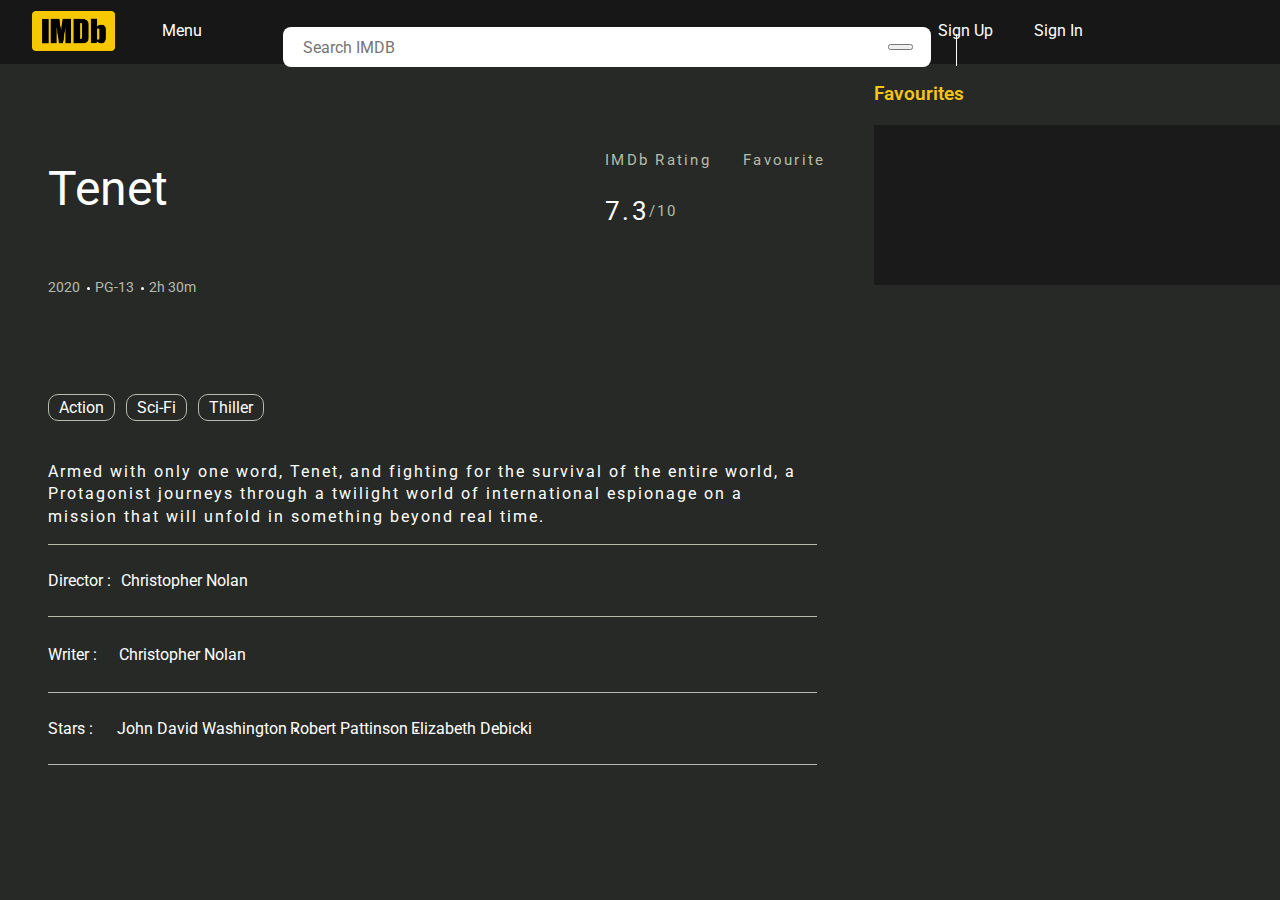
==== movie.html @ 13f146c2 "Commit" ====
<!DOCTYPE html>
<html lang="en">
  <head>
    <meta charset="UTF-8" />
    <meta http-equiv="X-UA-Compatible" content="IE=edge" />
    <meta name="viewport" content="width=device-width, initial-scale=1.0" />
    <link rel="stylesheet" href="style.css" />
    <script src="https://cdn.tailwindcss.com"></script>
    <script
      src="https://kit.fontawesome.com/a429e5bfb6.js"
      crossorigin="anonymous"
    ></script>
    <script src="https://ajax.googleapis.com/ajax/libs/jquery/3.3.1/jquery.min.js"></script>
    <script src="script.js" defer></script>
    <title>Movie Page</title>
  </head>

  <body>
    <header id="header-container">
      <div id="logo-image">
        <a href="./index.html">
          <img src="./assets/IMDB_Logo_2016.svg.png" alt="IMDB Logo" />
        </a>
      </div>
      <nav id="navbar-container">
        <ul id="nav-list">
          <li class="nav-item">
            <span><i class="fa-solid fa-bars"></i><span>Menu</span></span>
          </li>
          <li>
            <div class="search-box">
              <div class="row">
                <input
                  type="text"
                  id="input-box"
                  placeholder="Search IMDB"
                  autocomplete="off"
                />
                <button class="search-button">
                  <i class="fa-solid fa-magnifying-glass"></i>
                </button>
              </div>
              <div class="result-box"></div>
            </div>
          </li>
          <span id="line-break"></span>
          <li class="nav-item2">
            <span>Sign Up</span>
          </li>
          <li class="nav-item3">
            <span>Sign In</span>
          </li>
          <li class="user-icon">
            <span><i class="fa-solid fa-user"></i></span>
          </li>
        </ul>
      </nav>
    </header>
    <main>
      <section id="movie-section">
        <div id="movie-info-container">
          <div id="movie-name-info">
            <p>Tenet</p>
            <div id="movie-year">
              <p>2020</p>
              <p>PG-13</p>
              <p>2h 30m</p>
            </div>
          </div>
          <div id="movie-ratings">
            <div>
              <p>IMDb Rating</p>
              <p>
                <span class="movie-star"><i class="fa-solid fa-star"></i></span>
                <span class="rating-highlight">7.3</span><span class="rating-2">/10</span>
              </p>
            </div>
            <div>
              <p>Favourite</p>
              <p id="movie-favorite-2">
                <i class="fa-regular fa-star"></i>
              </p>
            </div>
          </div>
        </div>
        <div id="movie-image-2">
          <img
            src="https://m.media-amazon.com/images/M/MV5BMzU3YWYwNTQtZTdiMC00NjY5LTlmMTMtZDFlYTEyODBjMTk5XkEyXkFqcGdeQXVyMTkxNjUyNQ@@._V1_SX300.jpg"
            alt=""
          />
        </div>
        <div id="movie-genre">
          <p>Action</p>
          <p>Sci-Fi</p>
          <p>Thiller</p>
        </div>
        <div id="movie-info">
          Armed with only one word, Tenet, and fighting for the survival of the
          entire world, a Protagonist journeys through a twilight world of
          international espionage on a mission that will unfold in something
          beyond real time.
        </div>
        <div id="movie-crew">
          <div id="movie-director">
            <p>Director :</p>
            <p>Christopher Nolan</p>
          </div>
          <div id="movie-writer">
            <p>Writer :</p>
            <p>Christopher Nolan</p>
          </div>
          <div id="movie-cast">
            <p>Stars :</p>
            <div id="movie-cast-name">
            <p>John David Washington</p>
            <p>Robert Pattinson</p>
            <p>Elizabeth Debicki</p>
            </div>
          </div>
        </div>
      </section>
    </main>
    <aside>
      <div id="aside-heading">Favourites</div>
      <div id="favorites-container">
        <div class="favorites-item"></div>
      </div>
    </aside>
    <footer></footer>
  </body>
</html>
---- style.css ----
@import url("https://fonts.googleapis.com/css2?family=Roboto&display=swap");

*,
*::before,
*::after {
  box-sizing: border-box;
}

:root {
  --var-primary-color: #ffffff;
  --var-secondary-color: #000000;
  --var-gray-color: #595e5a;
  --var-logo-color: rgb(245, 197, 24);
  --var-favorite-color: #5799ef;
  --var-card-color: #1a1a1a;
  --var-rating-color: #b6bbac;
  --var-font-weight: 600;
  --var-font-family: "Roboto", sans-serif;
  --ipt-font-family: Roboto, Helvetica, Arial, sans-serif;
}

body {
  margin: 0;
  padding: 0;
  background-color: #262926;
  font-family: var(--var-font-family);
}

#header-container {
  display: flex;
  background-color: #161716;
  padding: 0.7rem 2rem;
  height: 4rem;
}

#logo-image img {
  width: 5.2rem;
  height: 2.5rem;
}

#nav-list {
  display: flex;
}

#nav-list li {
  text-decoration: none;
  list-style-type: none;
}

.search-box {
  width: 40.5rem;
  position: relative;
  background: #fff;
  border-radius: 0.5rem;
  z-index: 2;
  margin-left: 8rem;
  /* padding-left: 1rem; */
}

.row {
  display: flex;
  align-items: center;
  padding: 10px 18px;
}

.row input {
  flex: 1;
  height: 20px;
  background: transparent;
  border: 0;
  outline: 0;
  color: var(--var-gray-color);
  font-family: var(--var-font-family);
  font-size: 1rem;
}

.search-button {
  width: 25px;
  color: var(--var-gray-color);
  font-size: 18px;
  cursor: pointer;
}

.result-box ul {
  border-top: 1px solid var(--var-gray-color);
  padding-top: 16px;
  padding-bottom: 10px;
  padding-left: 10px;
  padding-right: 18px;
}

.result-box ul li {
  list-style: none;
  padding: 12px 10px;
  border-radius: 10px;
  cursor: pointer;
}

.result-box ul li:hover {
  background: #e9f3ff;
}

.nav-item {
  position: absolute;
  left: 9rem;
  top: 13px;
  color: var(--var-primary-color);
  padding-top: 8px;
  padding-bottom: 0.5rem;
  padding-left: 10px;
  padding-right: 10px;
  font-size: 1rem;
  border-radius: 5px;
}

.nav-item:hover {
  background-color: var(--var-gray-color);
  cursor: pointer;
}

#line-break {
  width: 1px;
  height: 2rem;
  background-color: var(--var-primary-color);
  margin: 6.5px 25px;
}

.nav-item2 {
  position: absolute;
  left: 58rem;
  top: 13px;
  color: var(--var-primary-color);
  padding-top: 8px;
  padding-bottom: 0.5rem;
  padding-left: 10px;
  padding-right: 10px;
  font-size: 1rem;
  border-radius: 5px;
}

.nav-item2:hover {
  background-color: var(--var-gray-color);
  cursor: pointer;
}

.nav-item3 {
  position: absolute;
  left: 64rem;
  top: 13px;
  color: var(--var-primary-color);
  padding-top: 8px;
  padding-bottom: 0.5rem;
  padding-left: 10px;
  padding-right: 10px;
  font-size: 1rem;
  border-radius: 5px;
}

.nav-item3:hover {
  background-color: var(--var-gray-color);
  cursor: pointer;
}

#nav-list li span:nth-child(2) {
  margin-left: 8px;
}

#nav-list li:nth-child(2) span {
  position: relative;
  left: -2rem;
  color: var(--var-gray-color);
}

.user-icon {
  position: relative;
  top: -1.5px;
  left: 21rem;
  font-size: 2rem;
  color: var(--var-gray-color);
  cursor: pointer;
}

main {
  display: inline-block;
  position: relative;
  width: 67%;
  height: 100%;
}

#movie-container {
  display: flex;
  flex-wrap: wrap;
  margin-left: 1.1rem;
  margin-top: -2rem;
}

.movie-item {
  background-color: var(--var-card-color);
  width: 12.8rem;
  height: 29rem;
  margin-left: 1rem;
  margin-bottom: 1rem;
}

/* 
#movie-container::after {
  content: "";
  width: 0.5px;
  height: 100%;
  border-left: 0.5px solid var(--var-primary-color);
  position: absolute;
  box-shadow: 0px 0px 7px var(--var-primary-color);
  top: 10px;
  border-radius: 10px;
  transform: rotateX(-50%);
  margin-left: 49.8rem;
} */

aside {
  display: inline-block;
  width: 30%;
  height: 100%;
  vertical-align: top;
  margin-left: 0.8rem;
}

#aside-heading {
  font-size: 1.2rem;
  font-weight: 600;
  margin-top: 1.15rem;
  color: var(--var-logo-color);
}

.favorites-item {
  margin-top: 1.2rem;
  width: 26rem;
  height: 10rem;
  background-color: var(--var-card-color);
}

#movie-details {
  margin-top: 1rem;
  margin-left: 10px;
}

#movie-image img {
  width: 14rem;
}

.movie-star {
  font-size: 1.2rem;
  color: var(--var-logo-color);
}

#movie-favorite {
  position: relative;
  top: -1.1px;
  left: 1.5rem;
  color: var(--var-favorite-color);
  font-size: 1rem;
}

#movie-rating {
  margin-right: 1rem;
  color: var(--var-rating-color);
  margin-left: 0.2rem;
}

#movie-name {
  margin-top: 1rem;
  text-align: center;
  white-space: pre-wrap;
  word-break: break-word;
  letter-spacing: 1px;
  color: var(--var-rating-color);
}

#trailer-container {
  width: 7rem;
  margin: 0.8rem 2.8rem;
  padding-left: 20px;
  padding-top: 6px;
  padding-bottom: 5px;
  border-radius: 5px;
}

#trailer-container:hover {
  background: var(--var-gray-color);
  cursor: pointer;
}

#movie-trailer-button i {
  color: var(--var-primary-color);
  margin-right: 8px;
}

#trailer-name {
  font-size: 1rem;
  color: var(--var-primary-color);
}

.my-slider-progress {
  background: #ccc;
}

.my-slider-progress-bar {
  background: greenyellow;
  height: 2px;
  transition: width 400ms ease;
  width: 0;
}

/* Carousel Styling */

.carousel {
  height: 100vh;
  position: relative;
  top: 1.5rem;
  margin-left: 2.1rem;
}

.slide {
  position: absolute;
  inset: 0;
  opacity: 0;
  transition: 200ms opacity ease-in-out;
  transition-delay: 200ms;
}

.slide > img {
  display: block;
  height: 83%;
  object-fit: cover;
  object-position: center;
}

.slide[data-active] {
  opacity: 1;
  z-index: 1;
  transition-delay: 0ms;
}

.carousel > ul {
  padding: 0;
  margin: 0;
  list-style: none;
}

.carousel-button {
  position: absolute;
  background: none;
  font-size: 2.5rem;
  top: 50%;
  color: rgba(255, 255, 255, 0.5);
  z-index: 2;
  transform: translateY(-100%);
  cursor: pointer;
  border-radius: 0.25rem;
  padding: 0 0.5rem;
  background-color: rgba(0, 0, 0, 0.3);
}

.carousel-button:hover,
.carousel-button:focus {
  color: white;
  background-color: rgba(0, 0, 0, 0.5);
}

.carousel-button.next {
  left: 51.85rem;
}

#movie-section {
  /* border: 1px solid red; */
  margin-left: 3rem;
}

#movie-info-container {
  margin-top: 3rem;
  display: flex;
  justify-content: space-between;
}

#movie-name-info > p {
  color: var(--var-primary-color);
  font-size: 3rem;
}

#movie-year {
  display: flex;
  color: var(--var-primary-color);
  font-size: 0.9rem;
  margin-bottom: 1rem;
}

#movie-year p {
  margin-right: 15px;
  color: var(--var-rating-color);
}

#movie-year p:nth-child(1)::after {
  content: "";
  position: absolute;
  width: 3px;
  height: 3px;
  background-color: var(--var-primary-color);
  border-radius: 50%;
  margin-left: 6.5px;
  margin-top: 8px;
}

#movie-year p:nth-child(2)::after {
  content: "";
  position: absolute;
  width: 3px;
  height: 3px;
  background-color: var(--var-primary-color);
  border-radius: 50%;
  margin-left: 6.5px;
  margin-top: 8px;
}

#movie-ratings {
  display: flex;
  margin-top: 1rem;
  color: var(--var-rating-color);
}

#movie-ratings div {
  margin-right: 2rem;
}

#movie-ratings div > p {
  font-size: 0.95rem;
  font-family: var(--ipt-font-family);
  line-height: 2.2rem;
  letter-spacing: 0.15em;
}

.rating-highlight {
  color: var(--var-primary-color);
  font-size: 1.6rem;
}

.rating-2 {
  position: relative;
  top: -3.5px;
}

#movie-favorite-2 {
  margin-top: 3px;
  margin-left: 1.5rem;
  color: var(--var-favorite-color);
}

#movie-favorite-2 i {
  font-size: 1.4rem;
  cursor: pointer;
}

#movie-image-2 {
  margin-bottom: 2rem;
}

#movie-genre {
  width: 13.5rem;
  display: flex;
  justify-content: space-between;
  margin-bottom: 1.5rem;
}

#movie-genre p {
  color: var(--var-primary-color);
  border: 0.1px solid var(--var-rating-color);
  border-radius: 10px;
  padding: 3px 10px;
}

#movie-info {
  color: var(--var-primary-color);
  width: 95%;
  line-height: 1.4rem;
  letter-spacing: 2px;
  margin-bottom: 1rem;
}

#movie-crew{
  margin-bottom: 3rem;
  width: 95%;
  color: var(--var-primary-color);
}

#movie-director {
  border-top: 1px solid var(--var-rating-color);
  padding: 10px 0;
  display: flex;
}

#movie-director p:nth-child(2){
  margin-left: 10px;
}

#movie-writer {
  border-top: 1px solid var(--var-rating-color);
  padding: 12px 0;
  display: flex;
}

#movie-writer p:nth-child(2){
  margin-left: 22px;
}

#movie-cast {
  border-top: 1px solid var(--var-rating-color);
  border-bottom: 1px solid var(--var-rating-color);
  padding: 10px 0;
  display: flex;
}

#movie-cast-name{
  display: flex;
  margin-left: 1.5rem;
  width: 54%;
  justify-content: space-between;
}

#movie-cast-name p:nth-child(1)::after{
  content: "";
  position: absolute;
  width: 3px;
  height: 3px;
  background-color: var(--var-primary-color);
  border-radius: 50%;
  margin-left: 6.5px;
  margin-top: 9.5px;
}

#movie-cast-name p:nth-child(2)::after{
  content: "";
  position: absolute;
  width: 3px;
  height: 3px;
  background-color: var(--var-primary-color);
  border-radius: 50%;
  margin-left: 6.5px;
  margin-top: 9.5px;
}
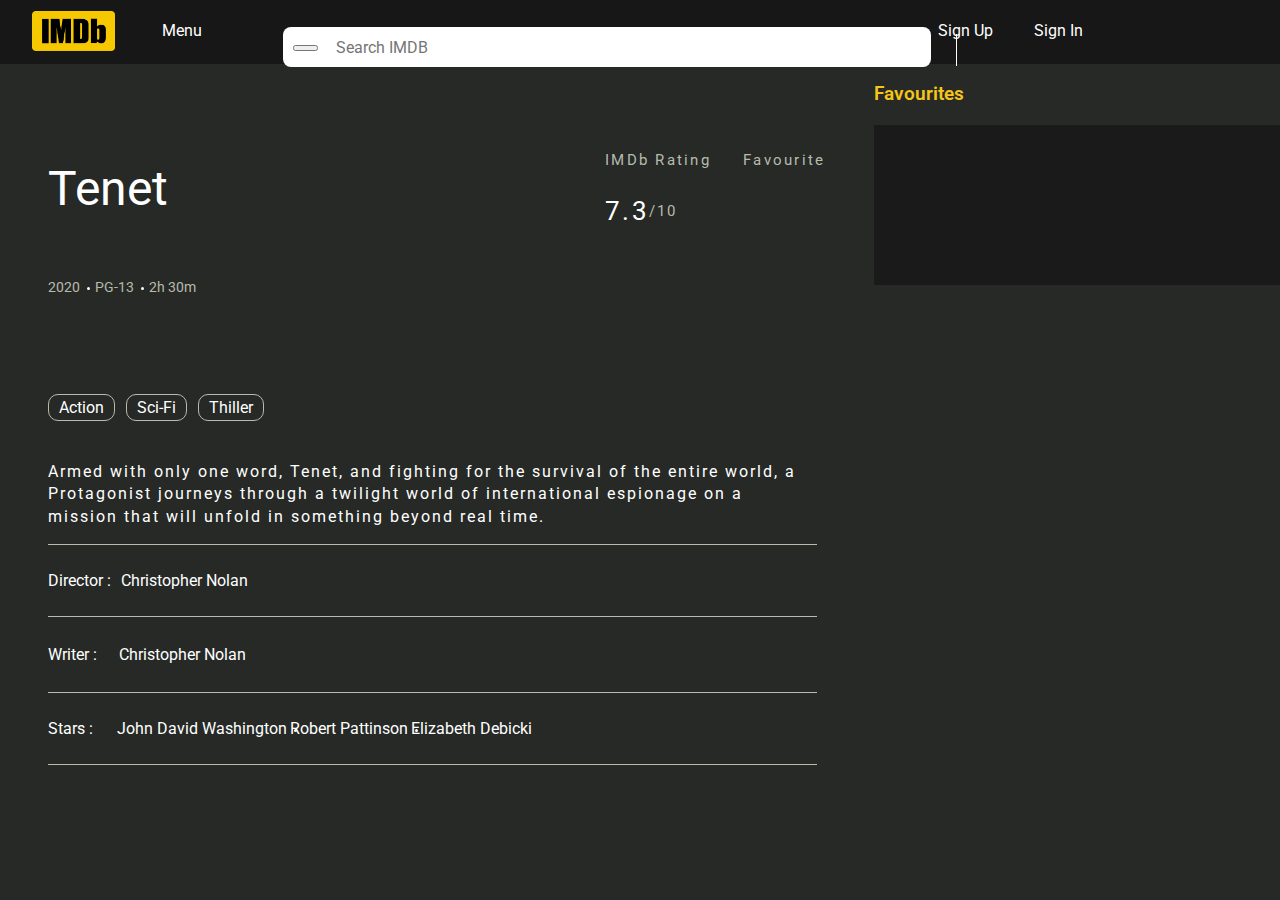
==== commit bfb0d065: "Commit" ====
--- a/movie.html
+++ b/movie.html
@@ -30,15 +30,15 @@
           <li>
             <div class="search-box">
               <div class="row">
+                <button class="search-button">
+                  <i class="fa-solid fa-magnifying-glass"></i>
+                </button>
                 <input
-                  type="text"
+                  type="search"
                   id="input-box"
                   placeholder="Search IMDB"
                   autocomplete="off"
                 />
-                <button class="search-button">
-                  <i class="fa-solid fa-magnifying-glass"></i>
-                </button>
               </div>
               <div class="result-box"></div>
             </div>
@@ -72,7 +72,8 @@
               <p>IMDb Rating</p>
               <p>
                 <span class="movie-star"><i class="fa-solid fa-star"></i></span>
-                <span class="rating-highlight">7.3</span><span class="rating-2">/10</span>
+                <span class="rating-highlight">7.3</span
+                ><span class="rating-2">/10</span>
               </p>
             </div>
             <div>
@@ -112,9 +113,9 @@
           <div id="movie-cast">
             <p>Stars :</p>
             <div id="movie-cast-name">
-            <p>John David Washington</p>
-            <p>Robert Pattinson</p>
-            <p>Elizabeth Debicki</p>
+              <p>John David Washington</p>
+              <p>Robert Pattinson</p>
+              <p>Elizabeth Debicki</p>
             </div>
           </div>
         </div>
--- a/style.css
+++ b/style.css
@@ -79,6 +79,9 @@
   color: var(--var-gray-color);
   font-size: 18px;
   cursor: pointer;
+  margin-right:1rem;
+  margin-left: -0.5rem;
+  margin-top: 2px;
 }
 
 .result-box ul {
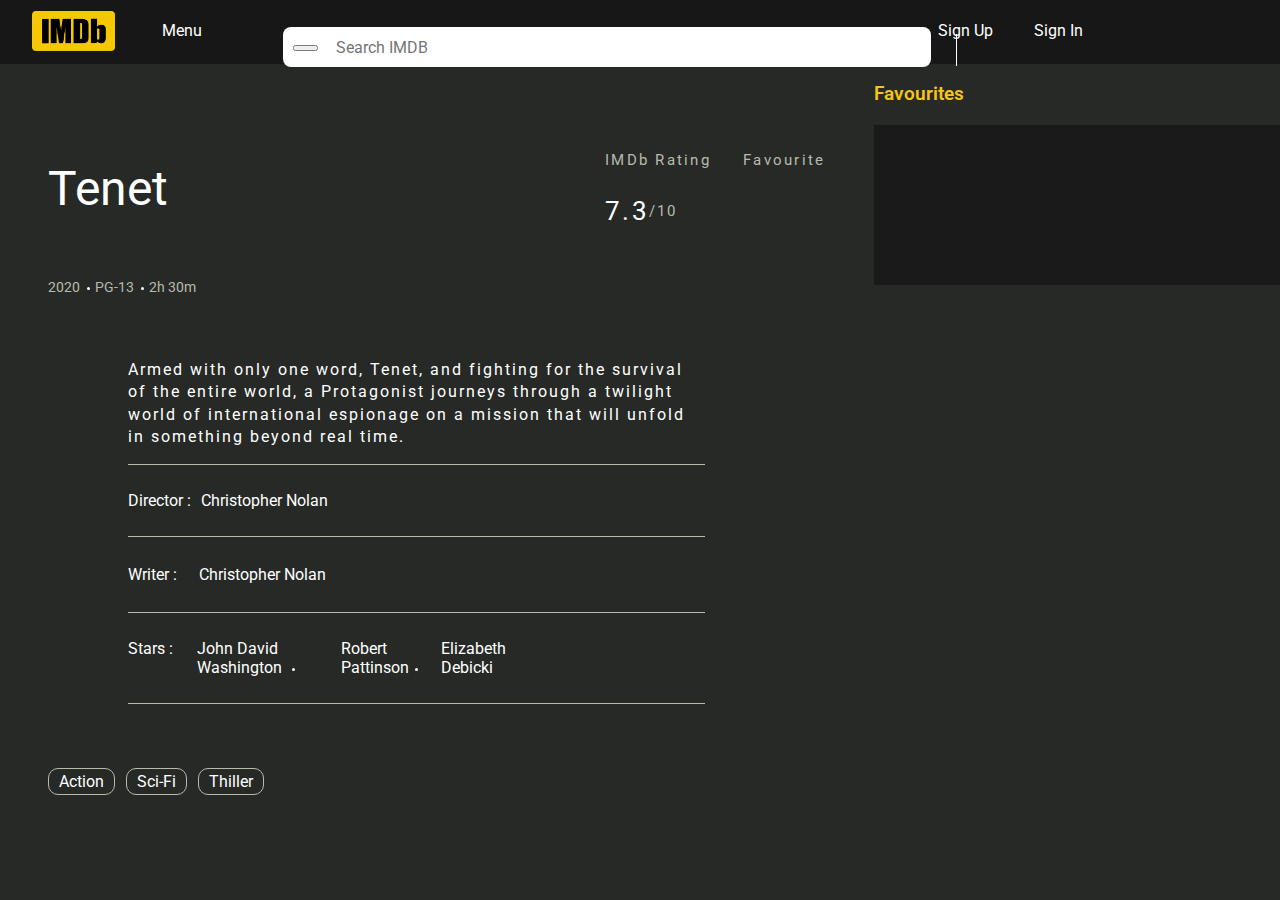
==== commit c12809bf: "Commit" ====
--- a/movie.html
+++ b/movie.html
@@ -84,40 +84,44 @@
             </div>
           </div>
         </div>
-        <div id="movie-image-2">
-          <img
-            src="https://m.media-amazon.com/images/M/MV5BMzU3YWYwNTQtZTdiMC00NjY5LTlmMTMtZDFlYTEyODBjMTk5XkEyXkFqcGdeQXVyMTkxNjUyNQ@@._V1_SX300.jpg"
-            alt=""
-          />
+        <div id="movie-container-info">
+          <div id="movie-image-2">
+            <img
+              src="https://m.media-amazon.com/images/M/MV5BMzU3YWYwNTQtZTdiMC00NjY5LTlmMTMtZDFlYTEyODBjMTk5XkEyXkFqcGdeQXVyMTkxNjUyNQ@@._V1_SX300.jpg"
+              alt=""
+            />
+          </div>
+          <div id="movie-description-container">
+          <div id="movie-info">
+            Armed with only one word, Tenet, and fighting for the survival of
+            the entire world, a Protagonist journeys through a twilight world of
+            international espionage on a mission that will unfold in something
+            beyond real time.
+          </div>
+          <div id="movie-crew">
+            <div id="movie-director">
+              <p>Director :</p>
+              <p>Christopher Nolan</p>
+            </div>
+            <div id="movie-writer">
+              <p>Writer :</p>
+              <p>Christopher Nolan</p>
+            </div>
+            <div id="movie-cast">
+              <p>Stars :</p>
+              <div id="movie-cast-name">
+                <p>John David Washington</p>
+                <p>Robert Pattinson</p>
+                <p>Elizabeth Debicki</p>
+              </div>
+            </div>
+          </div>
+          </div>
         </div>
         <div id="movie-genre">
           <p>Action</p>
           <p>Sci-Fi</p>
           <p>Thiller</p>
-        </div>
-        <div id="movie-info">
-          Armed with only one word, Tenet, and fighting for the survival of the
-          entire world, a Protagonist journeys through a twilight world of
-          international espionage on a mission that will unfold in something
-          beyond real time.
-        </div>
-        <div id="movie-crew">
-          <div id="movie-director">
-            <p>Director :</p>
-            <p>Christopher Nolan</p>
-          </div>
-          <div id="movie-writer">
-            <p>Writer :</p>
-            <p>Christopher Nolan</p>
-          </div>
-          <div id="movie-cast">
-            <p>Stars :</p>
-            <div id="movie-cast-name">
-              <p>John David Washington</p>
-              <p>Robert Pattinson</p>
-              <p>Elizabeth Debicki</p>
-            </div>
-          </div>
         </div>
       </section>
     </main>
--- a/style.css
+++ b/style.css
@@ -461,8 +461,18 @@
   cursor: pointer;
 }
 
+#movie-container-info{
+  display: flex;
+}
+
 #movie-image-2 {
-  margin-bottom: 2rem;
+  margin-bottom: 0.7rem;
+  margin-right: 5rem;
+}
+
+#movie-description-container{
+    width: 75%;
+    margin-top: 2rem;
 }
 
 #movie-genre {
@@ -523,11 +533,22 @@
 #movie-cast-name{
   display: flex;
   margin-left: 1.5rem;
-  width: 54%;
+  width: 60%;
   justify-content: space-between;
 }
 
 #movie-cast-name p:nth-child(1)::after{
+  content: "";
+  position: absolute;
+  width: 3px;
+  height: 3px;
+  background-color: var(--var-primary-color);
+  border-radius: 50%;
+  margin-left: 10px;
+  margin-top: 9.5px;
+}
+
+#movie-cast-name p:nth-child(2)::after{
   content: "";
   position: absolute;
   width: 3px;
@@ -537,14 +558,3 @@
   margin-left: 6.5px;
   margin-top: 9.5px;
 }
-
-#movie-cast-name p:nth-child(2)::after{
-  content: "";
-  position: absolute;
-  width: 3px;
-  height: 3px;
-  background-color: var(--var-primary-color);
-  border-radius: 50%;
-  margin-left: 6.5px;
-  margin-top: 9.5px;
-}
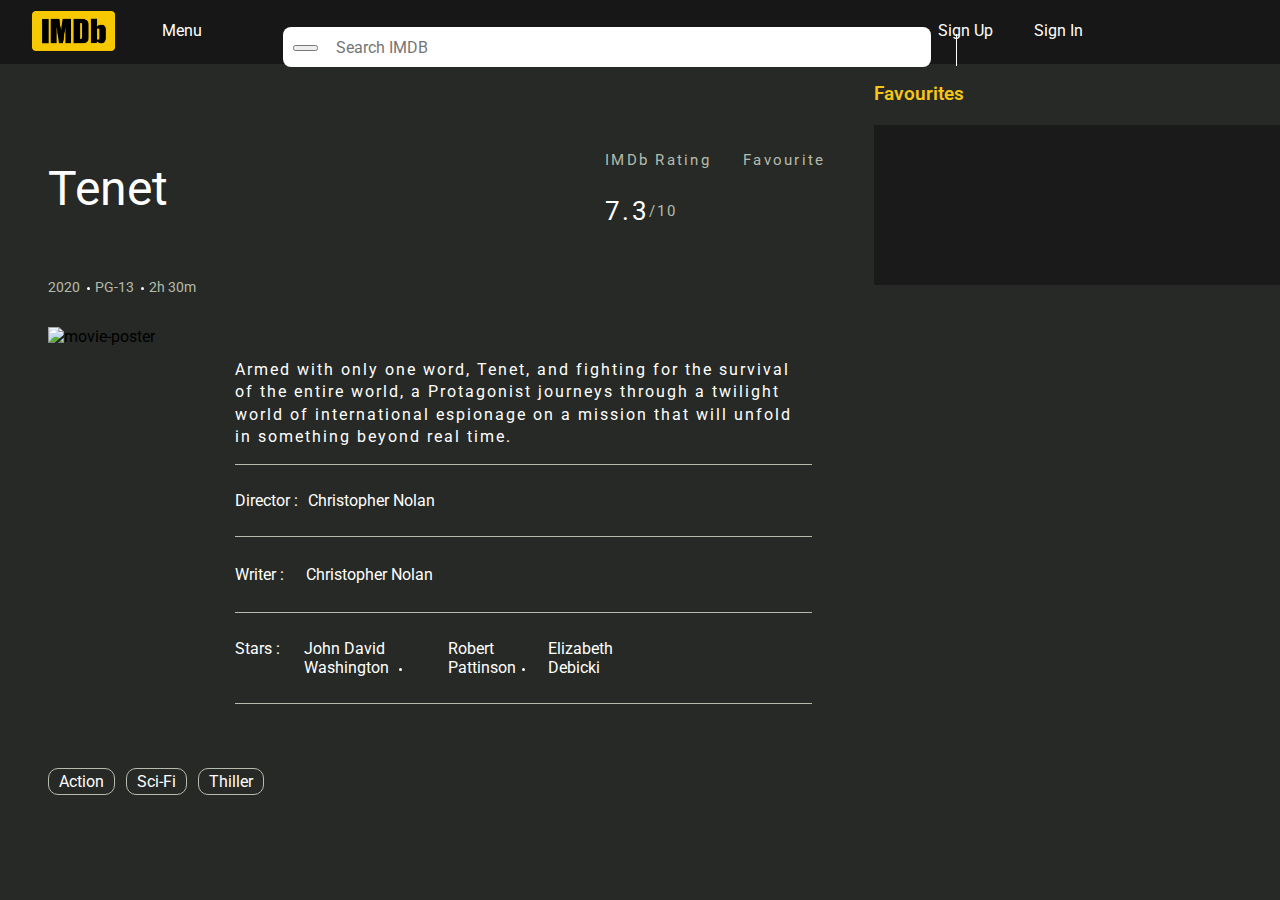
==== commit 6f81653a: "Commit" ====
--- a/movie.html
+++ b/movie.html
@@ -88,7 +88,7 @@
           <div id="movie-image-2">
             <img
               src="https://m.media-amazon.com/images/M/MV5BMzU3YWYwNTQtZTdiMC00NjY5LTlmMTMtZDFlYTEyODBjMTk5XkEyXkFqcGdeQXVyMTkxNjUyNQ@@._V1_SX300.jpg"
-              alt=""
+              alt="movie-poster"
             />
           </div>
           <div id="movie-description-container">
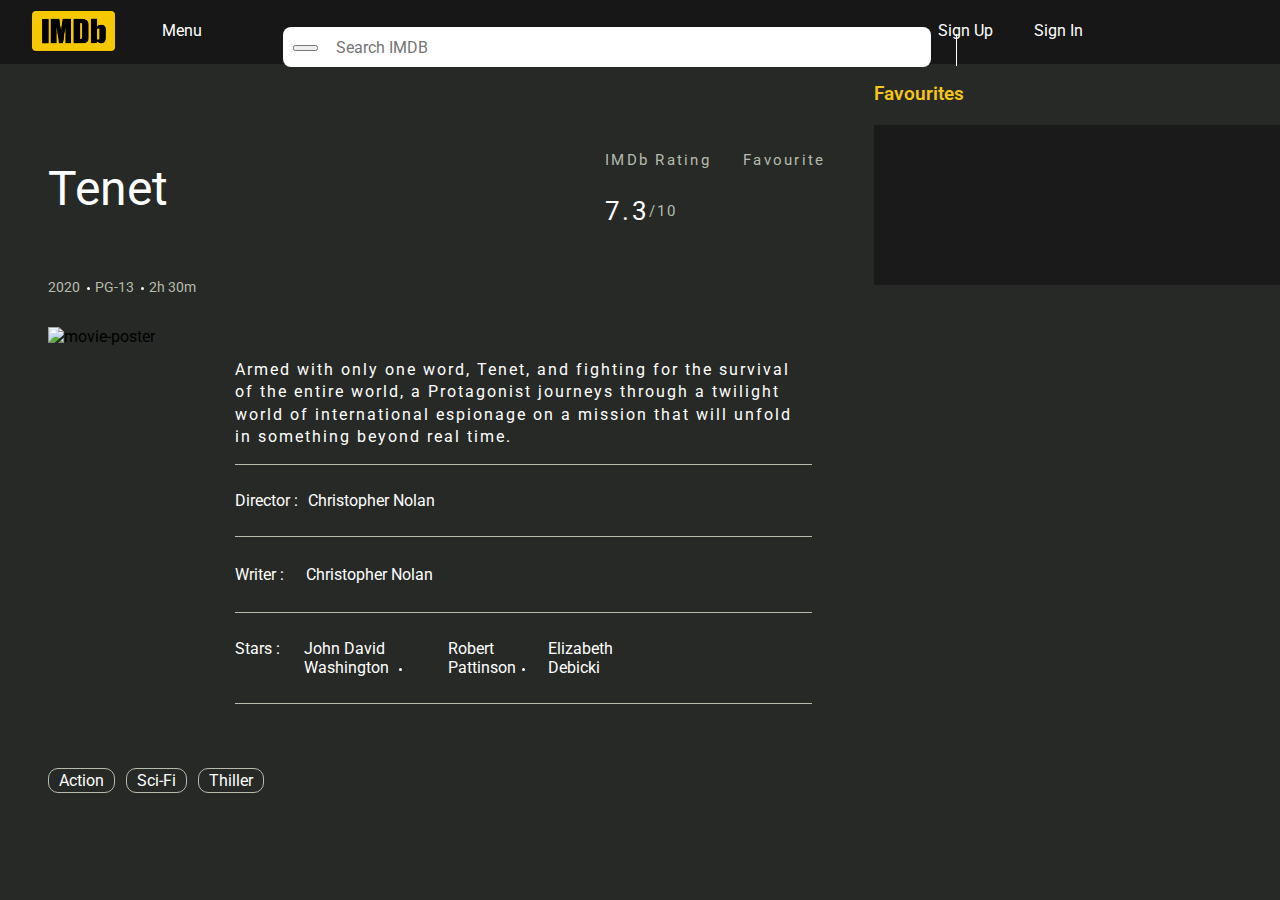
==== commit c577a9f0: "Commit" ====
--- a/movie.html
+++ b/movie.html
@@ -1,136 +1,136 @@
-<!DOCTYPE html>
-<html lang="en">
-  <head>
-    <meta charset="UTF-8" />
-    <meta http-equiv="X-UA-Compatible" content="IE=edge" />
-    <meta name="viewport" content="width=device-width, initial-scale=1.0" />
-    <link rel="stylesheet" href="style.css" />
-    <script src="https://cdn.tailwindcss.com"></script>
-    <script
-      src="https://kit.fontawesome.com/a429e5bfb6.js"
-      crossorigin="anonymous"
-    ></script>
-    <script src="https://ajax.googleapis.com/ajax/libs/jquery/3.3.1/jquery.min.js"></script>
-    <script src="script.js" defer></script>
-    <title>Movie Page</title>
-  </head>
-
-  <body>
-    <header id="header-container">
-      <div id="logo-image">
-        <a href="./index.html">
-          <img src="./assets/IMDB_Logo_2016.svg.png" alt="IMDB Logo" />
-        </a>
-      </div>
-      <nav id="navbar-container">
-        <ul id="nav-list">
-          <li class="nav-item">
-            <span><i class="fa-solid fa-bars"></i><span>Menu</span></span>
-          </li>
-          <li>
-            <div class="search-box">
-              <div class="row">
-                <button class="search-button">
-                  <i class="fa-solid fa-magnifying-glass"></i>
-                </button>
-                <input
-                  type="search"
-                  id="input-box"
-                  placeholder="Search IMDB"
-                  autocomplete="off"
-                />
-              </div>
-              <div class="result-box"></div>
-            </div>
-          </li>
-          <span id="line-break"></span>
-          <li class="nav-item2">
-            <span>Sign Up</span>
-          </li>
-          <li class="nav-item3">
-            <span>Sign In</span>
-          </li>
-          <li class="user-icon">
-            <span><i class="fa-solid fa-user"></i></span>
-          </li>
-        </ul>
-      </nav>
-    </header>
-    <main>
-      <section id="movie-section">
-        <div id="movie-info-container">
-          <div id="movie-name-info">
-            <p>Tenet</p>
-            <div id="movie-year">
-              <p>2020</p>
-              <p>PG-13</p>
-              <p>2h 30m</p>
-            </div>
-          </div>
-          <div id="movie-ratings">
-            <div>
-              <p>IMDb Rating</p>
-              <p>
-                <span class="movie-star"><i class="fa-solid fa-star"></i></span>
-                <span class="rating-highlight">7.3</span
-                ><span class="rating-2">/10</span>
-              </p>
-            </div>
-            <div>
-              <p>Favourite</p>
-              <p id="movie-favorite-2">
-                <i class="fa-regular fa-star"></i>
-              </p>
-            </div>
-          </div>
-        </div>
-        <div id="movie-container-info">
-          <div id="movie-image-2">
-            <img
-              src="https://m.media-amazon.com/images/M/MV5BMzU3YWYwNTQtZTdiMC00NjY5LTlmMTMtZDFlYTEyODBjMTk5XkEyXkFqcGdeQXVyMTkxNjUyNQ@@._V1_SX300.jpg"
-              alt="movie-poster"
-            />
-          </div>
-          <div id="movie-description-container">
-          <div id="movie-info">
-            Armed with only one word, Tenet, and fighting for the survival of
-            the entire world, a Protagonist journeys through a twilight world of
-            international espionage on a mission that will unfold in something
-            beyond real time.
-          </div>
-          <div id="movie-crew">
-            <div id="movie-director">
-              <p>Director :</p>
-              <p>Christopher Nolan</p>
-            </div>
-            <div id="movie-writer">
-              <p>Writer :</p>
-              <p>Christopher Nolan</p>
-            </div>
-            <div id="movie-cast">
-              <p>Stars :</p>
-              <div id="movie-cast-name">
-                <p>John David Washington</p>
-                <p>Robert Pattinson</p>
-                <p>Elizabeth Debicki</p>
-              </div>
-            </div>
-          </div>
-          </div>
-        </div>
-        <div id="movie-genre">
-          <p>Action</p>
-          <p>Sci-Fi</p>
-          <p>Thiller</p>
-        </div>
-      </section>
-    </main>
-    <aside>
-      <div id="aside-heading">Favourites</div>
-      <div id="favorites-container">
-        <div class="favorites-item"></div>
-      </div>
-    </aside>
-    <footer></footer>
-  </body>
-</html>
+<!DOCTYPE html>
+<html lang="en">
+  <head>
+    <meta charset="UTF-8" />
+    <meta http-equiv="X-UA-Compatible" content="IE=edge" />
+    <meta name="viewport" content="width=device-width, initial-scale=1.0" />
+    <link rel="stylesheet" href="style.css" />
+    <script src="https://cdn.tailwindcss.com"></script>
+    <script
+      src="https://kit.fontawesome.com/a429e5bfb6.js"
+      crossorigin="anonymous"
+    ></script>
+    <script src="https://ajax.googleapis.com/ajax/libs/jquery/3.3.1/jquery.min.js"></script>
+    <script src="script.js" defer></script>
+    <title>Movie Page</title>
+  </head>
+
+  <body>
+    <header id="header-container">
+      <div id="logo-image">
+        <a href="./index.html">
+          <img src="./assets/IMDB_Logo_2016.svg.png" alt="IMDB Logo" />
+        </a>
+      </div>
+      <nav id="navbar-container">
+        <ul id="nav-list">
+          <li class="nav-item">
+            <span><i class="fa-solid fa-bars"></i><span>Menu</span></span>
+          </li>
+          <li>
+            <div class="search-box">
+              <div class="row">
+                <button class="search-button">
+                  <i class="fa-solid fa-magnifying-glass"></i>
+                </button>
+                <input
+                  type="search"
+                  id="input-box"
+                  placeholder="Search IMDB"
+                  autocomplete="off"
+                />
+              </div>
+              <div class="result-box"></div>
+            </div>
+          </li>
+          <span id="line-break"></span>
+          <li class="nav-item2">
+            <span>Sign Up</span>
+          </li>
+          <li class="nav-item3">
+            <span>Sign In</span>
+          </li>
+          <li class="user-icon">
+            <span><i class="fa-solid fa-user"></i></span>
+          </li>
+        </ul>
+      </nav>
+    </header>
+    <main>
+      <section id="movie-section">
+        <div id="movie-info-container">
+          <div id="movie-name-info">
+            <p>Tenet</p>
+            <div id="movie-year">
+              <p>2020</p>
+              <p>PG-13</p>
+              <p>2h 30m</p>
+            </div>
+          </div>
+          <div id="movie-ratings">
+            <div>
+              <p>IMDb Rating</p>
+              <p>
+                <span class="movie-star"><i class="fa-solid fa-star"></i></span>
+                <span class="rating-highlight">7.3</span
+                ><span class="rating-2">/10</span>
+              </p>
+            </div>
+            <div>
+              <p>Favourite</p>
+              <p id="movie-favorite-2">
+                <i class="fa-regular fa-star"></i>
+              </p>
+            </div>
+          </div>
+        </div>
+        <div id="movie-container-info">
+          <div id="movie-image-2">
+            <img
+              src="https://m.media-amazon.com/images/M/MV5BMzU3YWYwNTQtZTdiMC00NjY5LTlmMTMtZDFlYTEyODBjMTk5XkEyXkFqcGdeQXVyMTkxNjUyNQ@@._V1_SX300.jpg"
+              alt="movie-poster"
+            />
+          </div>
+          <div id="movie-description-container">
+          <div id="movie-info">
+            Armed with only one word, Tenet, and fighting for the survival of
+            the entire world, a Protagonist journeys through a twilight world of
+            international espionage on a mission that will unfold in something
+            beyond real time.
+          </div>
+          <div id="movie-crew">
+            <div id="movie-director">
+              <p>Director :</p>
+              <p>Christopher Nolan</p>
+            </div>
+            <div id="movie-writer">
+              <p>Writer :</p>
+              <p>Christopher Nolan</p>
+            </div>
+            <div id="movie-cast">
+              <p>Stars :</p>
+              <div id="movie-cast-name">
+                <p>John David Washington</p>
+                <p>Robert Pattinson</p>
+                <p>Elizabeth Debicki</p>
+              </div>
+            </div>
+          </div>
+          </div>
+        </div>
+        <div id="movie-genre">
+          <p>Action</p>
+          <p>Sci-Fi</p>
+          <p>Thiller</p>
+        </div>
+      </section>
+    </main>
+    <aside>
+      <div id="aside-heading">Favourites</div>
+      <div id="favorites-container">
+        <div class="favorites-item"></div>
+      </div>
+    </aside>
+    <footer></footer>
+  </body>
+</html>
--- a/style.css
+++ b/style.css
@@ -1,560 +1,560 @@
-@import url("https://fonts.googleapis.com/css2?family=Roboto&display=swap");
-
-*,
-*::before,
-*::after {
-  box-sizing: border-box;
-}
-
-:root {
-  --var-primary-color: #ffffff;
-  --var-secondary-color: #000000;
-  --var-gray-color: #595e5a;
-  --var-logo-color: rgb(245, 197, 24);
-  --var-favorite-color: #5799ef;
-  --var-card-color: #1a1a1a;
-  --var-rating-color: #b6bbac;
-  --var-font-weight: 600;
-  --var-font-family: "Roboto", sans-serif;
-  --ipt-font-family: Roboto, Helvetica, Arial, sans-serif;
-}
-
-body {
-  margin: 0;
-  padding: 0;
-  background-color: #262926;
-  font-family: var(--var-font-family);
-}
-
-#header-container {
-  display: flex;
-  background-color: #161716;
-  padding: 0.7rem 2rem;
-  height: 4rem;
-}
-
-#logo-image img {
-  width: 5.2rem;
-  height: 2.5rem;
-}
-
-#nav-list {
-  display: flex;
-}
-
-#nav-list li {
-  text-decoration: none;
-  list-style-type: none;
-}
-
-.search-box {
-  width: 40.5rem;
-  position: relative;
-  background: #fff;
-  border-radius: 0.5rem;
-  z-index: 2;
-  margin-left: 8rem;
-  /* padding-left: 1rem; */
-}
-
-.row {
-  display: flex;
-  align-items: center;
-  padding: 10px 18px;
-}
-
-.row input {
-  flex: 1;
-  height: 20px;
-  background: transparent;
-  border: 0;
-  outline: 0;
-  color: var(--var-gray-color);
-  font-family: var(--var-font-family);
-  font-size: 1rem;
-}
-
-.search-button {
-  width: 25px;
-  color: var(--var-gray-color);
-  font-size: 18px;
-  cursor: pointer;
-  margin-right:1rem;
-  margin-left: -0.5rem;
-  margin-top: 2px;
-}
-
-.result-box ul {
-  border-top: 1px solid var(--var-gray-color);
-  padding-top: 16px;
-  padding-bottom: 10px;
-  padding-left: 10px;
-  padding-right: 18px;
-}
-
-.result-box ul li {
-  list-style: none;
-  padding: 12px 10px;
-  border-radius: 10px;
-  cursor: pointer;
-}
-
-.result-box ul li:hover {
-  background: #e9f3ff;
-}
-
-.nav-item {
-  position: absolute;
-  left: 9rem;
-  top: 13px;
-  color: var(--var-primary-color);
-  padding-top: 8px;
-  padding-bottom: 0.5rem;
-  padding-left: 10px;
-  padding-right: 10px;
-  font-size: 1rem;
-  border-radius: 5px;
-}
-
-.nav-item:hover {
-  background-color: var(--var-gray-color);
-  cursor: pointer;
-}
-
-#line-break {
-  width: 1px;
-  height: 2rem;
-  background-color: var(--var-primary-color);
-  margin: 6.5px 25px;
-}
-
-.nav-item2 {
-  position: absolute;
-  left: 58rem;
-  top: 13px;
-  color: var(--var-primary-color);
-  padding-top: 8px;
-  padding-bottom: 0.5rem;
-  padding-left: 10px;
-  padding-right: 10px;
-  font-size: 1rem;
-  border-radius: 5px;
-}
-
-.nav-item2:hover {
-  background-color: var(--var-gray-color);
-  cursor: pointer;
-}
-
-.nav-item3 {
-  position: absolute;
-  left: 64rem;
-  top: 13px;
-  color: var(--var-primary-color);
-  padding-top: 8px;
-  padding-bottom: 0.5rem;
-  padding-left: 10px;
-  padding-right: 10px;
-  font-size: 1rem;
-  border-radius: 5px;
-}
-
-.nav-item3:hover {
-  background-color: var(--var-gray-color);
-  cursor: pointer;
-}
-
-#nav-list li span:nth-child(2) {
-  margin-left: 8px;
-}
-
-#nav-list li:nth-child(2) span {
-  position: relative;
-  left: -2rem;
-  color: var(--var-gray-color);
-}
-
-.user-icon {
-  position: relative;
-  top: -1.5px;
-  left: 21rem;
-  font-size: 2rem;
-  color: var(--var-gray-color);
-  cursor: pointer;
-}
-
-main {
-  display: inline-block;
-  position: relative;
-  width: 67%;
-  height: 100%;
-}
-
-#movie-container {
-  display: flex;
-  flex-wrap: wrap;
-  margin-left: 1.1rem;
-  margin-top: -2rem;
-}
-
-.movie-item {
-  background-color: var(--var-card-color);
-  width: 12.8rem;
-  height: 29rem;
-  margin-left: 1rem;
-  margin-bottom: 1rem;
-}
-
-/* 
-#movie-container::after {
-  content: "";
-  width: 0.5px;
-  height: 100%;
-  border-left: 0.5px solid var(--var-primary-color);
-  position: absolute;
-  box-shadow: 0px 0px 7px var(--var-primary-color);
-  top: 10px;
-  border-radius: 10px;
-  transform: rotateX(-50%);
-  margin-left: 49.8rem;
-} */
-
-aside {
-  display: inline-block;
-  width: 30%;
-  height: 100%;
-  vertical-align: top;
-  margin-left: 0.8rem;
-}
-
-#aside-heading {
-  font-size: 1.2rem;
-  font-weight: 600;
-  margin-top: 1.15rem;
-  color: var(--var-logo-color);
-}
-
-.favorites-item {
-  margin-top: 1.2rem;
-  width: 26rem;
-  height: 10rem;
-  background-color: var(--var-card-color);
-}
-
-#movie-details {
-  margin-top: 1rem;
-  margin-left: 10px;
-}
-
-#movie-image img {
-  width: 14rem;
-}
-
-.movie-star {
-  font-size: 1.2rem;
-  color: var(--var-logo-color);
-}
-
-#movie-favorite {
-  position: relative;
-  top: -1.1px;
-  left: 1.5rem;
-  color: var(--var-favorite-color);
-  font-size: 1rem;
-}
-
-#movie-rating {
-  margin-right: 1rem;
-  color: var(--var-rating-color);
-  margin-left: 0.2rem;
-}
-
-#movie-name {
-  margin-top: 1rem;
-  text-align: center;
-  white-space: pre-wrap;
-  word-break: break-word;
-  letter-spacing: 1px;
-  color: var(--var-rating-color);
-}
-
-#trailer-container {
-  width: 7rem;
-  margin: 0.8rem 2.8rem;
-  padding-left: 20px;
-  padding-top: 6px;
-  padding-bottom: 5px;
-  border-radius: 5px;
-}
-
-#trailer-container:hover {
-  background: var(--var-gray-color);
-  cursor: pointer;
-}
-
-#movie-trailer-button i {
-  color: var(--var-primary-color);
-  margin-right: 8px;
-}
-
-#trailer-name {
-  font-size: 1rem;
-  color: var(--var-primary-color);
-}
-
-.my-slider-progress {
-  background: #ccc;
-}
-
-.my-slider-progress-bar {
-  background: greenyellow;
-  height: 2px;
-  transition: width 400ms ease;
-  width: 0;
-}
-
-/* Carousel Styling */
-
-.carousel {
-  height: 100vh;
-  position: relative;
-  top: 1.5rem;
-  margin-left: 2.1rem;
-}
-
-.slide {
-  position: absolute;
-  inset: 0;
-  opacity: 0;
-  transition: 200ms opacity ease-in-out;
-  transition-delay: 200ms;
-}
-
-.slide > img {
-  display: block;
-  height: 83%;
-  object-fit: cover;
-  object-position: center;
-}
-
-.slide[data-active] {
-  opacity: 1;
-  z-index: 1;
-  transition-delay: 0ms;
-}
-
-.carousel > ul {
-  padding: 0;
-  margin: 0;
-  list-style: none;
-}
-
-.carousel-button {
-  position: absolute;
-  background: none;
-  font-size: 2.5rem;
-  top: 50%;
-  color: rgba(255, 255, 255, 0.5);
-  z-index: 2;
-  transform: translateY(-100%);
-  cursor: pointer;
-  border-radius: 0.25rem;
-  padding: 0 0.5rem;
-  background-color: rgba(0, 0, 0, 0.3);
-}
-
-.carousel-button:hover,
-.carousel-button:focus {
-  color: white;
-  background-color: rgba(0, 0, 0, 0.5);
-}
-
-.carousel-button.next {
-  left: 51.85rem;
-}
-
-#movie-section {
-  /* border: 1px solid red; */
-  margin-left: 3rem;
-}
-
-#movie-info-container {
-  margin-top: 3rem;
-  display: flex;
-  justify-content: space-between;
-}
-
-#movie-name-info > p {
-  color: var(--var-primary-color);
-  font-size: 3rem;
-}
-
-#movie-year {
-  display: flex;
-  color: var(--var-primary-color);
-  font-size: 0.9rem;
-  margin-bottom: 1rem;
-}
-
-#movie-year p {
-  margin-right: 15px;
-  color: var(--var-rating-color);
-}
-
-#movie-year p:nth-child(1)::after {
-  content: "";
-  position: absolute;
-  width: 3px;
-  height: 3px;
-  background-color: var(--var-primary-color);
-  border-radius: 50%;
-  margin-left: 6.5px;
-  margin-top: 8px;
-}
-
-#movie-year p:nth-child(2)::after {
-  content: "";
-  position: absolute;
-  width: 3px;
-  height: 3px;
-  background-color: var(--var-primary-color);
-  border-radius: 50%;
-  margin-left: 6.5px;
-  margin-top: 8px;
-}
-
-#movie-ratings {
-  display: flex;
-  margin-top: 1rem;
-  color: var(--var-rating-color);
-}
-
-#movie-ratings div {
-  margin-right: 2rem;
-}
-
-#movie-ratings div > p {
-  font-size: 0.95rem;
-  font-family: var(--ipt-font-family);
-  line-height: 2.2rem;
-  letter-spacing: 0.15em;
-}
-
-.rating-highlight {
-  color: var(--var-primary-color);
-  font-size: 1.6rem;
-}
-
-.rating-2 {
-  position: relative;
-  top: -3.5px;
-}
-
-#movie-favorite-2 {
-  margin-top: 3px;
-  margin-left: 1.5rem;
-  color: var(--var-favorite-color);
-}
-
-#movie-favorite-2 i {
-  font-size: 1.4rem;
-  cursor: pointer;
-}
-
-#movie-container-info{
-  display: flex;
-}
-
-#movie-image-2 {
-  margin-bottom: 0.7rem;
-  margin-right: 5rem;
-}
-
-#movie-description-container{
-    width: 75%;
-    margin-top: 2rem;
-}
-
-#movie-genre {
-  width: 13.5rem;
-  display: flex;
-  justify-content: space-between;
-  margin-bottom: 1.5rem;
-}
-
-#movie-genre p {
-  color: var(--var-primary-color);
-  border: 0.1px solid var(--var-rating-color);
-  border-radius: 10px;
-  padding: 3px 10px;
-}
-
-#movie-info {
-  color: var(--var-primary-color);
-  width: 95%;
-  line-height: 1.4rem;
-  letter-spacing: 2px;
-  margin-bottom: 1rem;
-}
-
-#movie-crew{
-  margin-bottom: 3rem;
-  width: 95%;
-  color: var(--var-primary-color);
-}
-
-#movie-director {
-  border-top: 1px solid var(--var-rating-color);
-  padding: 10px 0;
-  display: flex;
-}
-
-#movie-director p:nth-child(2){
-  margin-left: 10px;
-}
-
-#movie-writer {
-  border-top: 1px solid var(--var-rating-color);
-  padding: 12px 0;
-  display: flex;
-}
-
-#movie-writer p:nth-child(2){
-  margin-left: 22px;
-}
-
-#movie-cast {
-  border-top: 1px solid var(--var-rating-color);
-  border-bottom: 1px solid var(--var-rating-color);
-  padding: 10px 0;
-  display: flex;
-}
-
-#movie-cast-name{
-  display: flex;
-  margin-left: 1.5rem;
-  width: 60%;
-  justify-content: space-between;
-}
-
-#movie-cast-name p:nth-child(1)::after{
-  content: "";
-  position: absolute;
-  width: 3px;
-  height: 3px;
-  background-color: var(--var-primary-color);
-  border-radius: 50%;
-  margin-left: 10px;
-  margin-top: 9.5px;
-}
-
-#movie-cast-name p:nth-child(2)::after{
-  content: "";
-  position: absolute;
-  width: 3px;
-  height: 3px;
-  background-color: var(--var-primary-color);
-  border-radius: 50%;
-  margin-left: 6.5px;
-  margin-top: 9.5px;
-}
+@import url("https://fonts.googleapis.com/css2?family=Roboto&display=swap");
+
+*,
+*::before,
+*::after {
+  box-sizing: border-box;
+}
+
+:root {
+  --var-primary-color: #ffffff;
+  --var-secondary-color: #000000;
+  --var-gray-color: #595e5a;
+  --var-logo-color: rgb(245, 197, 24);
+  --var-favorite-color: #5799ef;
+  --var-card-color: #1a1a1a;
+  --var-rating-color: #b6bbac;
+  --var-font-weight: 600;
+  --var-font-family: "Roboto", sans-serif;
+  --ipt-font-family: Roboto, Helvetica, Arial, sans-serif;
+}
+
+body {
+  margin: 0;
+  padding: 0;
+  background-color: #262926;
+  font-family: var(--var-font-family);
+}
+
+#header-container {
+  display: flex;
+  background-color: #161716;
+  padding: 0.7rem 2rem;
+  height: 4rem;
+}
+
+#logo-image img {
+  width: 5.2rem;
+  height: 2.5rem;
+}
+
+#nav-list {
+  display: flex;
+}
+
+#nav-list li {
+  text-decoration: none;
+  list-style-type: none;
+}
+
+.search-box {
+  width: 40.5rem;
+  position: relative;
+  background: #fff;
+  border-radius: 0.5rem;
+  z-index: 2;
+  margin-left: 8rem;
+  /* padding-left: 1rem; */
+}
+
+.row {
+  display: flex;
+  align-items: center;
+  padding: 10px 18px;
+}
+
+.row input {
+  flex: 1;
+  height: 20px;
+  background: transparent;
+  border: 0;
+  outline: 0;
+  color: var(--var-gray-color);
+  font-family: var(--var-font-family);
+  font-size: 1rem;
+}
+
+.search-button {
+  width: 25px;
+  color: var(--var-gray-color);
+  font-size: 18px;
+  cursor: pointer;
+  margin-right:1rem;
+  margin-left: -0.5rem;
+  margin-top: 2px;
+}
+
+.result-box ul {
+  border-top: 1px solid var(--var-gray-color);
+  padding-top: 16px;
+  padding-bottom: 10px;
+  padding-left: 10px;
+  padding-right: 18px;
+}
+
+.result-box ul li {
+  list-style: none;
+  padding: 12px 10px;
+  border-radius: 10px;
+  cursor: pointer;
+}
+
+.result-box ul li:hover {
+  background: #e9f3ff;
+}
+
+.nav-item {
+  position: absolute;
+  left: 9rem;
+  top: 13px;
+  color: var(--var-primary-color);
+  padding-top: 8px;
+  padding-bottom: 0.5rem;
+  padding-left: 10px;
+  padding-right: 10px;
+  font-size: 1rem;
+  border-radius: 5px;
+}
+
+.nav-item:hover {
+  background-color: var(--var-gray-color);
+  cursor: pointer;
+}
+
+#line-break {
+  width: 1px;
+  height: 2rem;
+  background-color: var(--var-primary-color);
+  margin: 6.5px 25px;
+}
+
+.nav-item2 {
+  position: absolute;
+  left: 58rem;
+  top: 13px;
+  color: var(--var-primary-color);
+  padding-top: 8px;
+  padding-bottom: 0.5rem;
+  padding-left: 10px;
+  padding-right: 10px;
+  font-size: 1rem;
+  border-radius: 5px;
+}
+
+.nav-item2:hover {
+  background-color: var(--var-gray-color);
+  cursor: pointer;
+}
+
+.nav-item3 {
+  position: absolute;
+  left: 64rem;
+  top: 13px;
+  color: var(--var-primary-color);
+  padding-top: 8px;
+  padding-bottom: 0.5rem;
+  padding-left: 10px;
+  padding-right: 10px;
+  font-size: 1rem;
+  border-radius: 5px;
+}
+
+.nav-item3:hover {
+  background-color: var(--var-gray-color);
+  cursor: pointer;
+}
+
+#nav-list li span:nth-child(2) {
+  margin-left: 8px;
+}
+
+#nav-list li:nth-child(2) span {
+  position: relative;
+  left: -2rem;
+  color: var(--var-gray-color);
+}
+
+.user-icon {
+  position: relative;
+  top: -1.5px;
+  left: 21rem;
+  font-size: 2rem;
+  color: var(--var-gray-color);
+  cursor: pointer;
+}
+
+main {
+  display: inline-block;
+  position: relative;
+  width: 67%;
+  height: 100%;
+}
+
+#movie-container {
+  display: flex;
+  flex-wrap: wrap;
+  margin-left: 1.1rem;
+  margin-top: -2rem;
+}
+
+.movie-item {
+  background-color: var(--var-card-color);
+  width: 12.8rem;
+  height: 29rem;
+  margin-left: 1rem;
+  margin-bottom: 1rem;
+}
+
+/* 
+#movie-container::after {
+  content: "";
+  width: 0.5px;
+  height: 100%;
+  border-left: 0.5px solid var(--var-primary-color);
+  position: absolute;
+  box-shadow: 0px 0px 7px var(--var-primary-color);
+  top: 10px;
+  border-radius: 10px;
+  transform: rotateX(-50%);
+  margin-left: 49.8rem;
+} */
+
+aside {
+  display: inline-block;
+  width: 30%;
+  height: 100%;
+  vertical-align: top;
+  margin-left: 0.8rem;
+}
+
+#aside-heading {
+  font-size: 1.2rem;
+  font-weight: 600;
+  margin-top: 1.15rem;
+  color: var(--var-logo-color);
+}
+
+.favorites-item {
+  margin-top: 1.2rem;
+  width: 26rem;
+  height: 10rem;
+  background-color: var(--var-card-color);
+}
+
+#movie-details {
+  margin-top: 1rem;
+  margin-left: 10px;
+}
+
+#movie-image img {
+  width: 14rem;
+}
+
+.movie-star {
+  font-size: 1.2rem;
+  color: var(--var-logo-color);
+}
+
+#movie-favorite {
+  position: relative;
+  top: -1.1px;
+  left: 1.5rem;
+  color: var(--var-favorite-color);
+  font-size: 1rem;
+}
+
+#movie-rating {
+  margin-right: 1rem;
+  color: var(--var-rating-color);
+  margin-left: 0.2rem;
+}
+
+#movie-name {
+  margin-top: 1rem;
+  text-align: center;
+  white-space: pre-wrap;
+  word-break: break-word;
+  letter-spacing: 1px;
+  color: var(--var-rating-color);
+}
+
+#trailer-container {
+  width: 7rem;
+  margin: 0.8rem 2.8rem;
+  padding-left: 20px;
+  padding-top: 6px;
+  padding-bottom: 5px;
+  border-radius: 5px;
+}
+
+#trailer-container:hover {
+  background: var(--var-gray-color);
+  cursor: pointer;
+}
+
+#movie-trailer-button i {
+  color: var(--var-primary-color);
+  margin-right: 8px;
+}
+
+#trailer-name {
+  font-size: 1rem;
+  color: var(--var-primary-color);
+}
+
+.my-slider-progress {
+  background: #ccc;
+}
+
+.my-slider-progress-bar {
+  background: greenyellow;
+  height: 2px;
+  transition: width 400ms ease;
+  width: 0;
+}
+
+/* Carousel Styling */
+
+.carousel {
+  height: 100vh;
+  position: relative;
+  top: 1.5rem;
+  margin-left: 2.1rem;
+}
+
+.slide {
+  position: absolute;
+  inset: 0;
+  opacity: 0;
+  transition: 200ms opacity ease-in-out;
+  transition-delay: 200ms;
+}
+
+.slide > img {
+  display: block;
+  height: 83%;
+  object-fit: cover;
+  object-position: center;
+}
+
+.slide[data-active] {
+  opacity: 1;
+  z-index: 1;
+  transition-delay: 0ms;
+}
+
+.carousel > ul {
+  padding: 0;
+  margin: 0;
+  list-style: none;
+}
+
+.carousel-button {
+  position: absolute;
+  background: none;
+  font-size: 2.5rem;
+  top: 50%;
+  color: rgba(255, 255, 255, 0.5);
+  z-index: 2;
+  transform: translateY(-100%);
+  cursor: pointer;
+  border-radius: 0.25rem;
+  padding: 0 0.5rem;
+  background-color: rgba(0, 0, 0, 0.3);
+}
+
+.carousel-button:hover,
+.carousel-button:focus {
+  color: white;
+  background-color: rgba(0, 0, 0, 0.5);
+}
+
+.carousel-button.next {
+  left: 51.85rem;
+}
+
+#movie-section {
+  /* border: 1px solid red; */
+  margin-left: 3rem;
+}
+
+#movie-info-container {
+  margin-top: 3rem;
+  display: flex;
+  justify-content: space-between;
+}
+
+#movie-name-info > p {
+  color: var(--var-primary-color);
+  font-size: 3rem;
+}
+
+#movie-year {
+  display: flex;
+  color: var(--var-primary-color);
+  font-size: 0.9rem;
+  margin-bottom: 1rem;
+}
+
+#movie-year p {
+  margin-right: 15px;
+  color: var(--var-rating-color);
+}
+
+#movie-year p:nth-child(1)::after {
+  content: "";
+  position: absolute;
+  width: 3px;
+  height: 3px;
+  background-color: var(--var-primary-color);
+  border-radius: 50%;
+  margin-left: 6.5px;
+  margin-top: 8px;
+}
+
+#movie-year p:nth-child(2)::after {
+  content: "";
+  position: absolute;
+  width: 3px;
+  height: 3px;
+  background-color: var(--var-primary-color);
+  border-radius: 50%;
+  margin-left: 6.5px;
+  margin-top: 8px;
+}
+
+#movie-ratings {
+  display: flex;
+  margin-top: 1rem;
+  color: var(--var-rating-color);
+}
+
+#movie-ratings div {
+  margin-right: 2rem;
+}
+
+#movie-ratings div > p {
+  font-size: 0.95rem;
+  font-family: var(--ipt-font-family);
+  line-height: 2.2rem;
+  letter-spacing: 0.15em;
+}
+
+.rating-highlight {
+  color: var(--var-primary-color);
+  font-size: 1.6rem;
+}
+
+.rating-2 {
+  position: relative;
+  top: -3.5px;
+}
+
+#movie-favorite-2 {
+  margin-top: 3px;
+  margin-left: 1.5rem;
+  color: var(--var-favorite-color);
+}
+
+#movie-favorite-2 i {
+  font-size: 1.4rem;
+  cursor: pointer;
+}
+
+#movie-container-info{
+  display: flex;
+}
+
+#movie-image-2 {
+  margin-bottom: 0.5rem;
+  margin-right: 5rem;
+}
+
+#movie-description-container{
+    width: 75%;
+    margin-top: 2rem;
+}
+
+#movie-genre {
+  width: 13.5rem;
+  display: flex;
+  justify-content: space-between;
+  margin-bottom: 1.5rem;
+}
+
+#movie-genre p {
+  color: var(--var-primary-color);
+  border: 0.1px solid var(--var-rating-color);
+  border-radius: 10px;
+  padding: 2px 10px;
+}
+
+#movie-info {
+  color: var(--var-primary-color);
+  width: 95%;
+  line-height: 1.4rem;
+  letter-spacing: 2px;
+  margin-bottom: 1rem;
+}
+
+#movie-crew{
+  margin-bottom: 3rem;
+  width: 95%;
+  color: var(--var-primary-color);
+}
+
+#movie-director {
+  border-top: 1px solid var(--var-rating-color);
+  padding: 10px 0;
+  display: flex;
+}
+
+#movie-director p:nth-child(2){
+  margin-left: 10px;
+}
+
+#movie-writer {
+  border-top: 1px solid var(--var-rating-color);
+  padding: 12px 0;
+  display: flex;
+}
+
+#movie-writer p:nth-child(2){
+  margin-left: 22px;
+}
+
+#movie-cast {
+  border-top: 1px solid var(--var-rating-color);
+  border-bottom: 1px solid var(--var-rating-color);
+  padding: 10px 0;
+  display: flex;
+}
+
+#movie-cast-name{
+  display: flex;
+  margin-left: 1.5rem;
+  width: 60%;
+  justify-content: space-between;
+}
+
+#movie-cast-name p:nth-child(1)::after{
+  content: "";
+  position: absolute;
+  width: 3px;
+  height: 3px;
+  background-color: var(--var-primary-color);
+  border-radius: 50%;
+  margin-left: 10px;
+  margin-top: 9.5px;
+}
+
+#movie-cast-name p:nth-child(2)::after{
+  content: "";
+  position: absolute;
+  width: 3px;
+  height: 3px;
+  background-color: var(--var-primary-color);
+  border-radius: 50%;
+  margin-left: 6.5px;
+  margin-top: 9.5px;
+}
